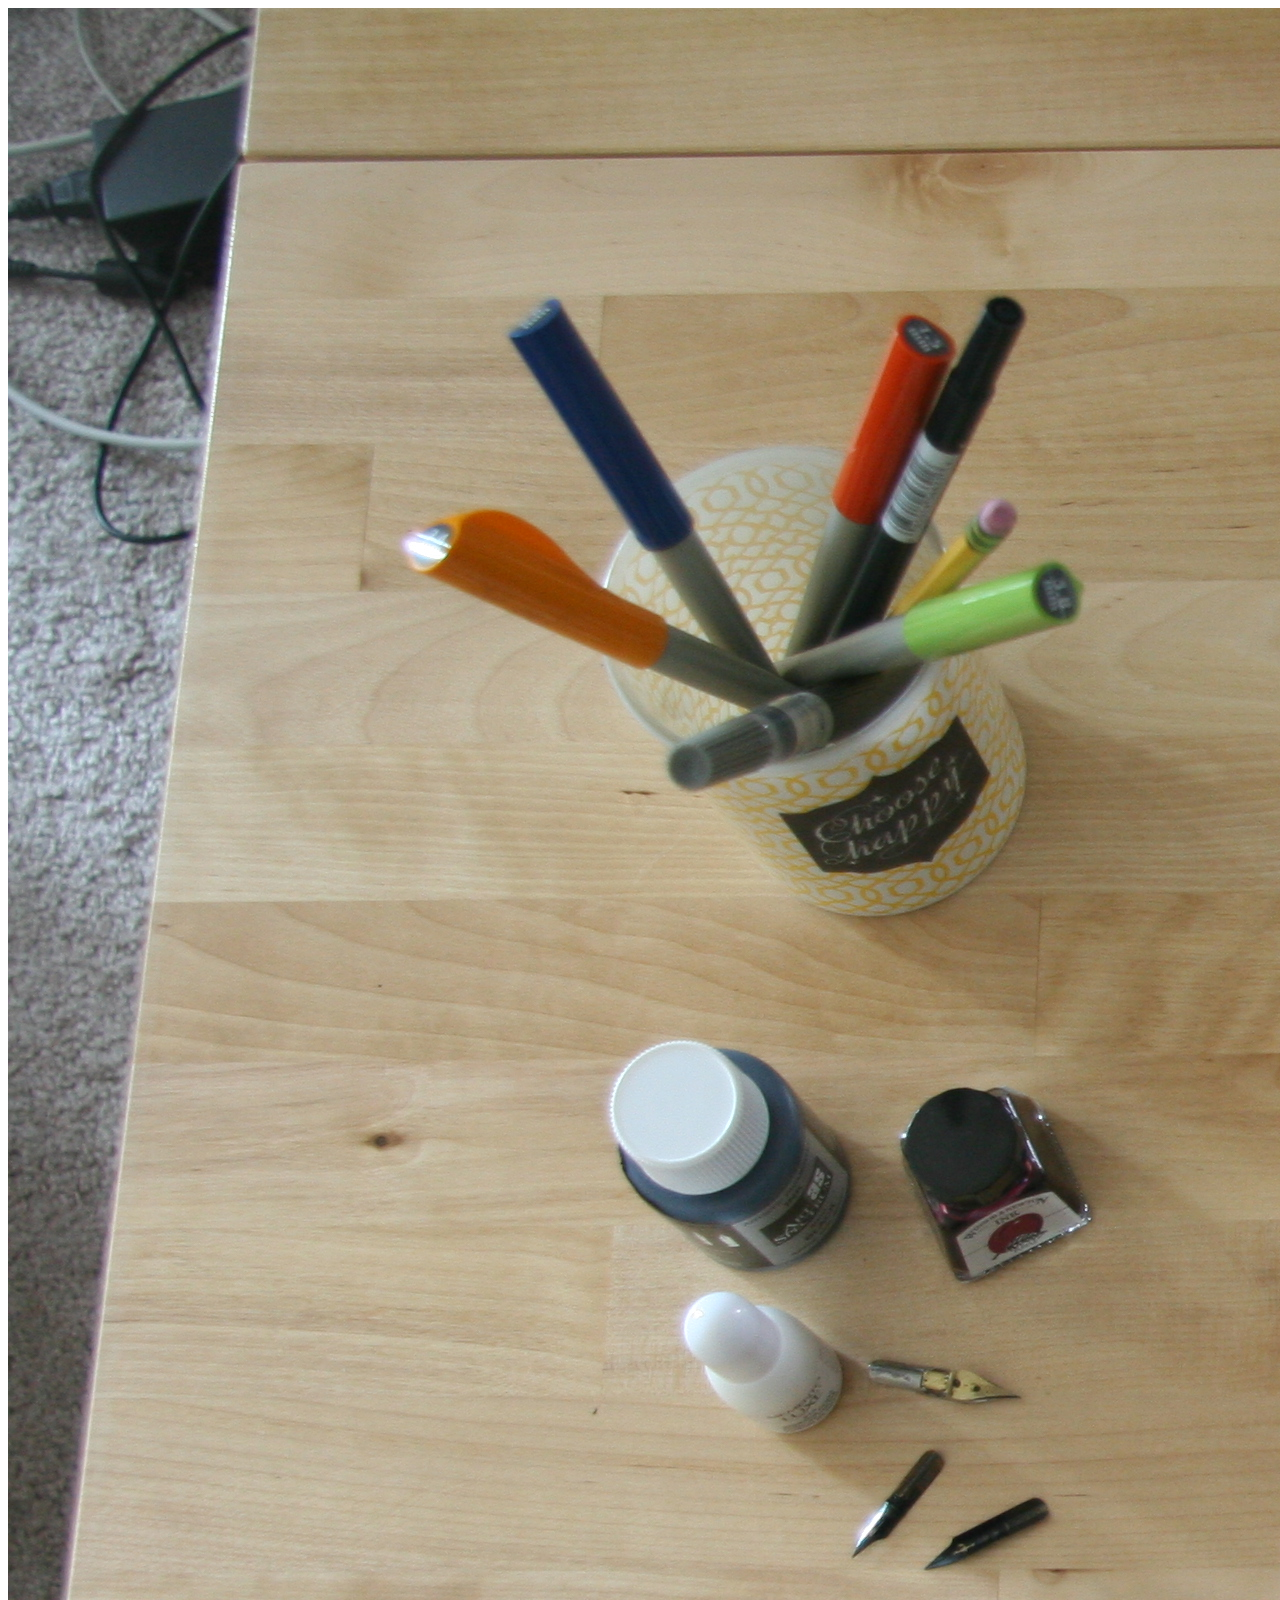
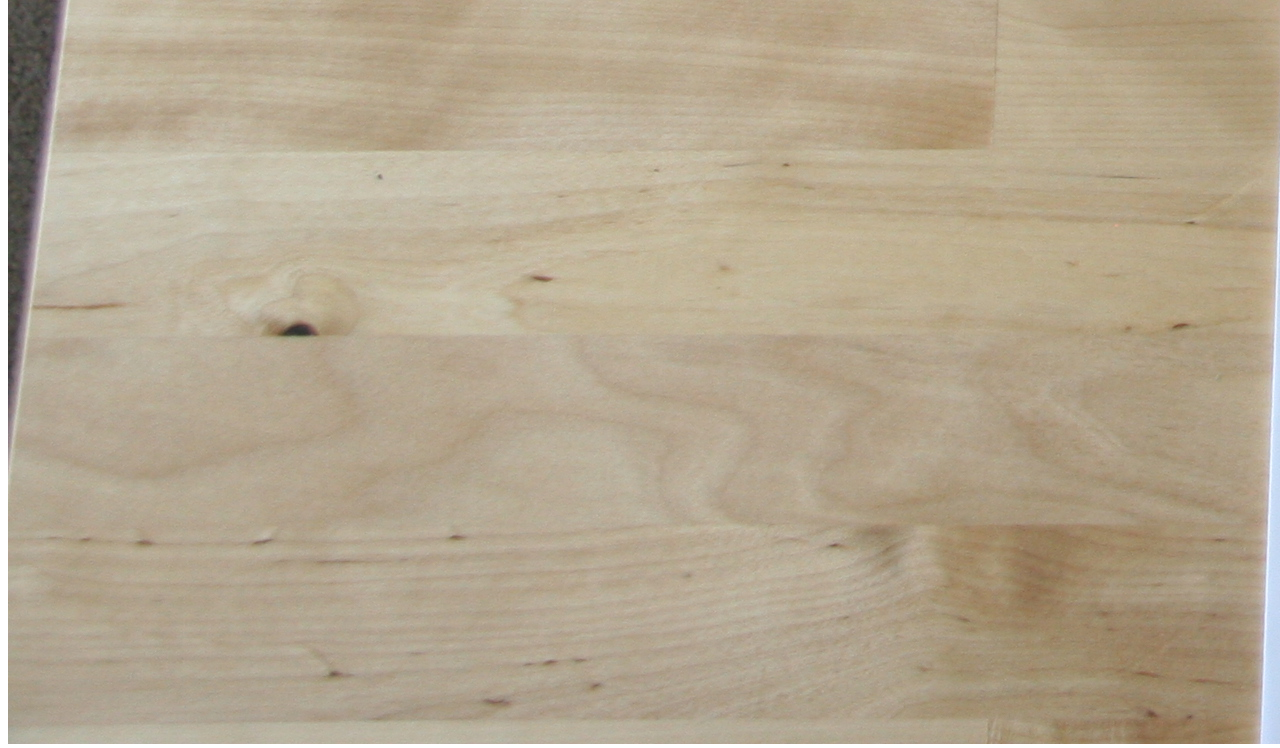
==== main_page_w_bg.html @ 6587881b "uploading images" ====
<!DOCTYPE html>
<html>
  <head>
    <title></title>
    <link rel="stylesheet" type="text/css" href="main_page_w_bg.css" />
  </head>
  <body>
    <div class="handlettering_bg">
      <img src="4-stars.jpg"/>
    </div>
  </body>
</html>
---- main_page_w_bg.css ----
.handlettering_bg{
  height: 500px;
  width:100%;
}
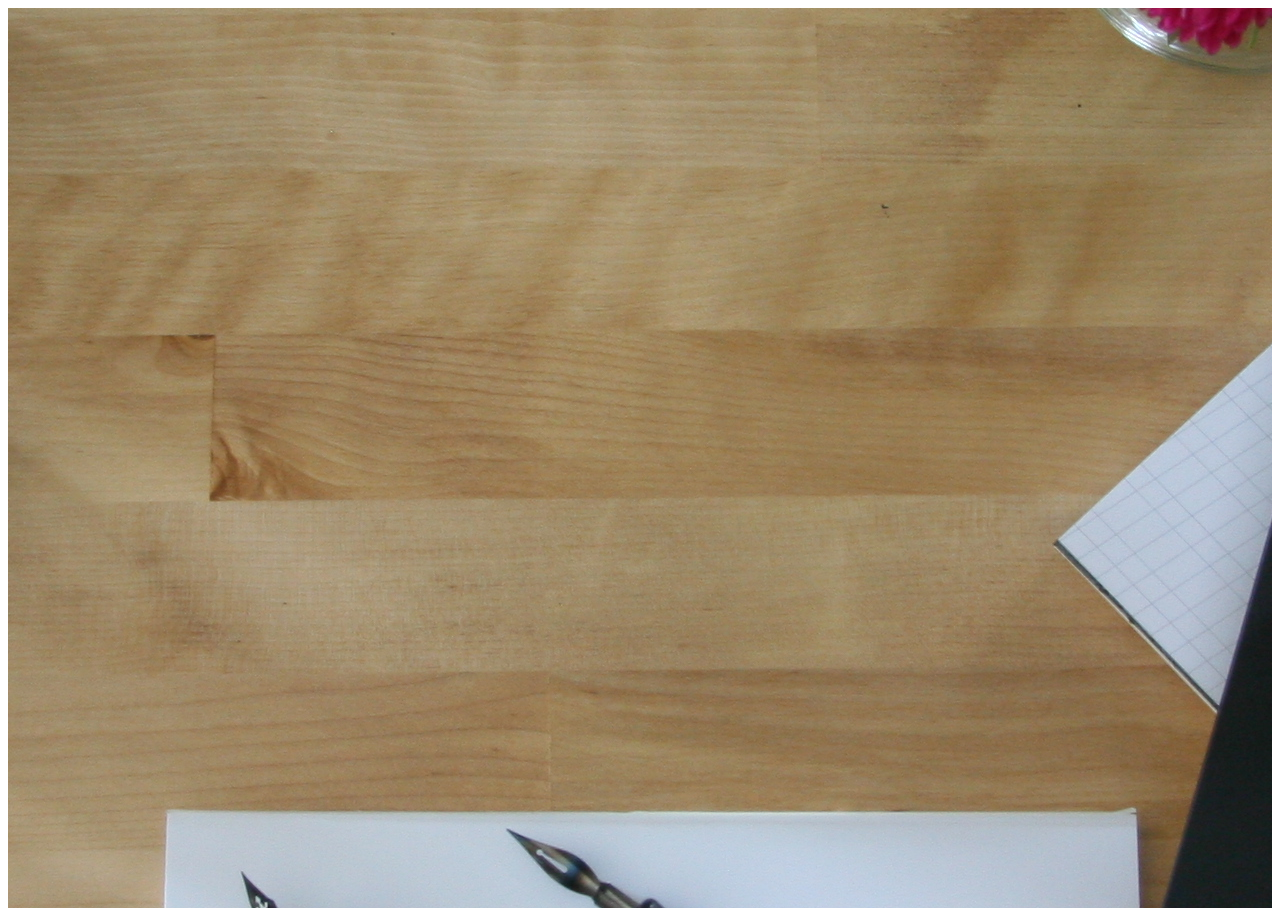
==== commit 3d721d44: "adjusting size" ====
--- a/main_page_w_bg.html
+++ b/main_page_w_bg.html
@@ -6,7 +6,6 @@
   </head>
   <body>
     <div class="handlettering_bg">
-      <img src="4-stars.jpg"/>
     </div>
   </body>
 </html>
--- a/main_page_w_bg.css
+++ b/main_page_w_bg.css
@@ -1,4 +1,6 @@
 .handlettering_bg{
-  height: 500px;
   width:100%;
+  height: 900px;
+  overflow: auto;
+  background: url("4-stars.jpg") center;
 }
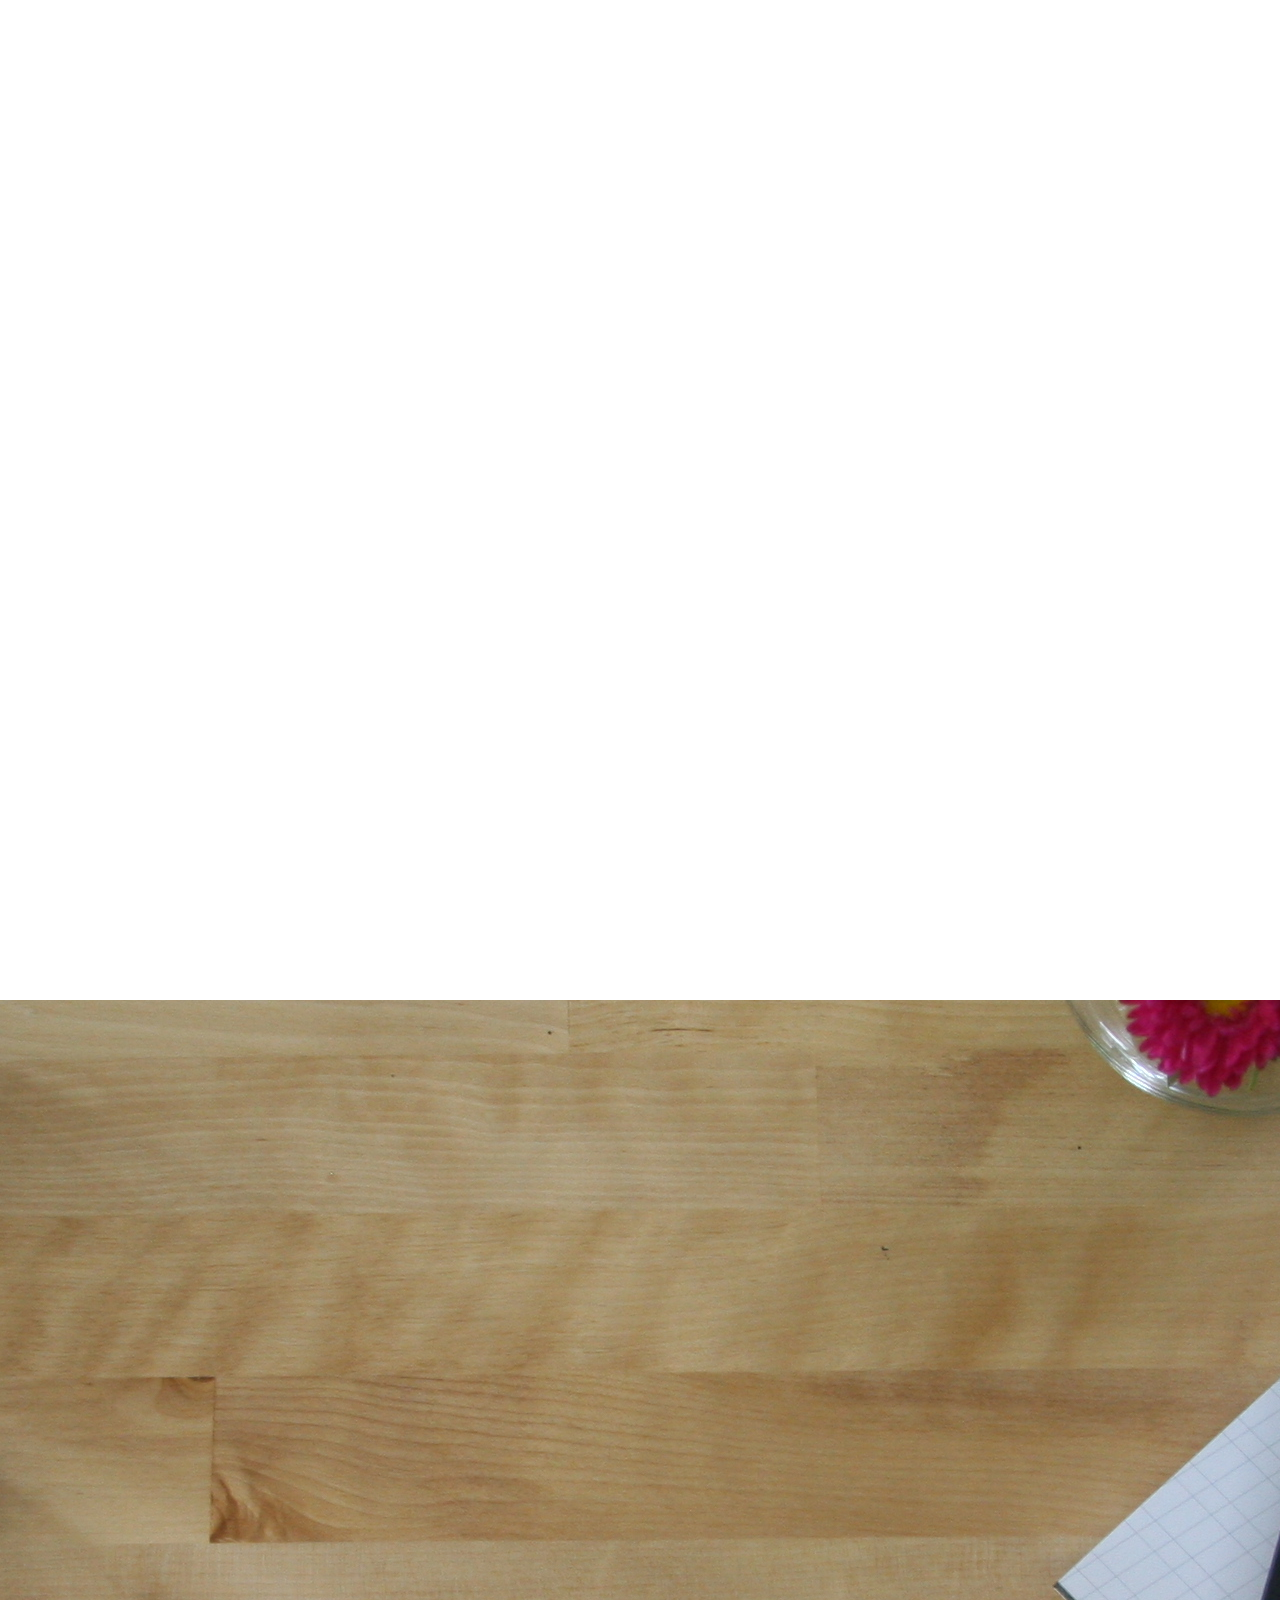
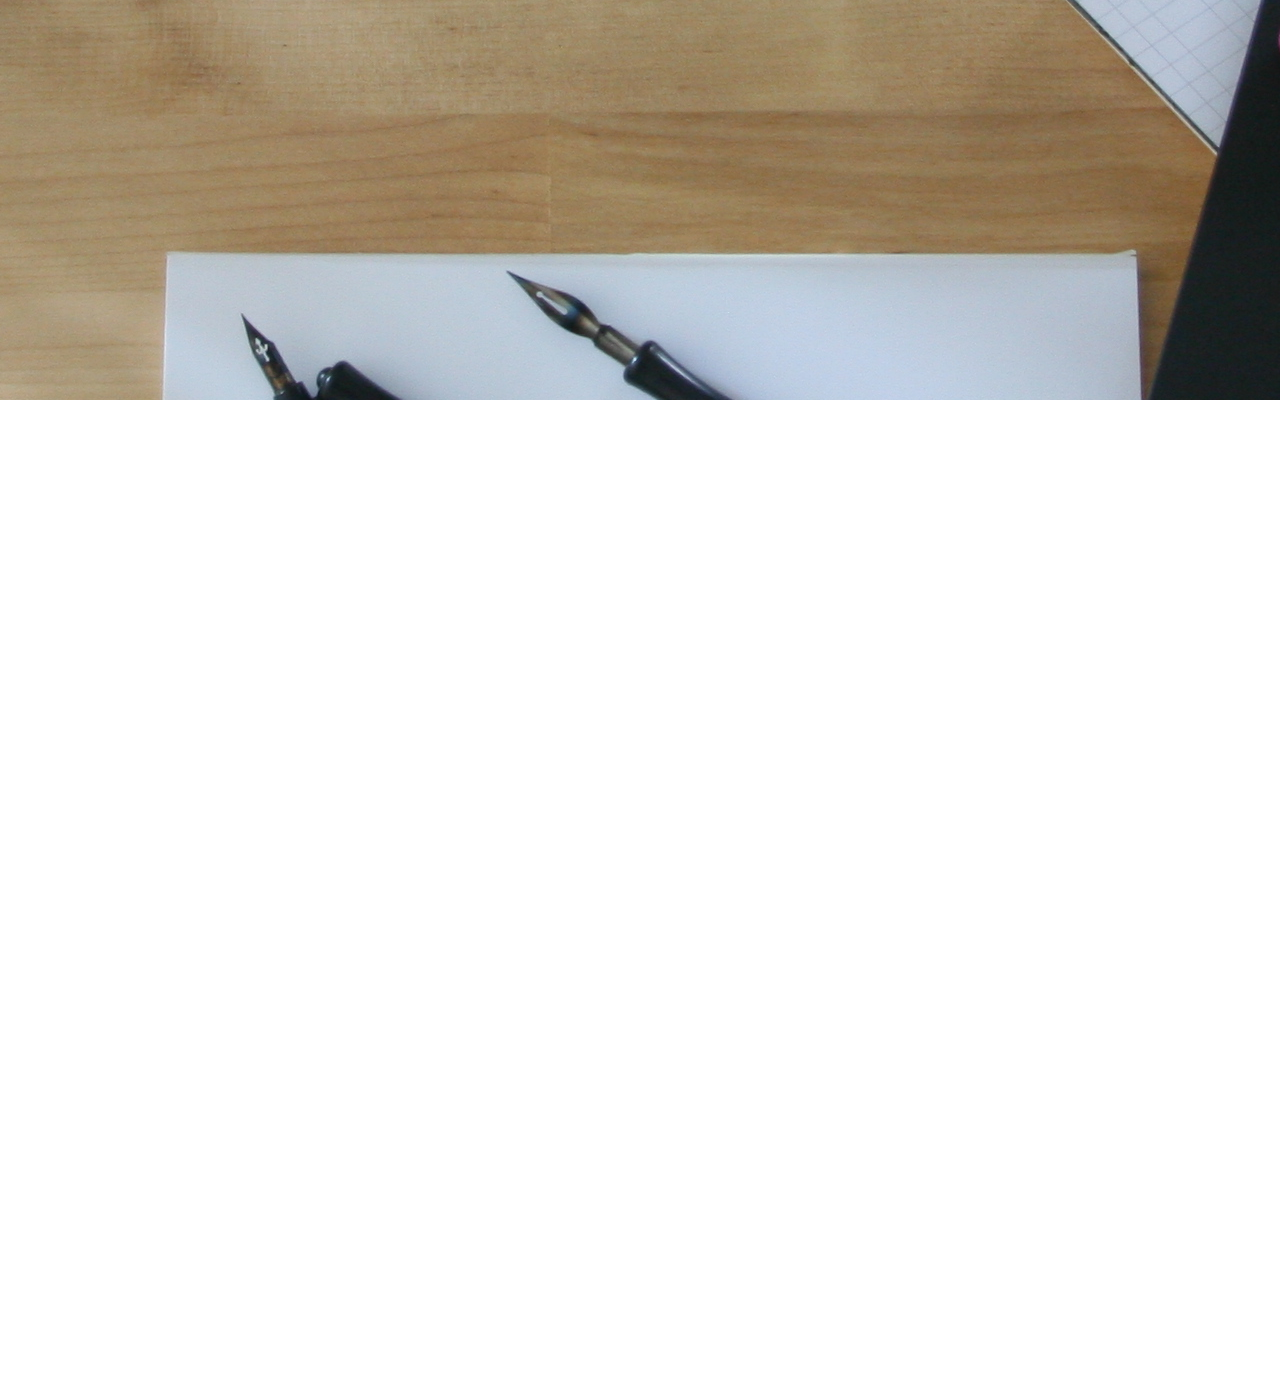
==== commit 1718279a: "adding in pics" ====
--- a/main_page_w_bg.html
+++ b/main_page_w_bg.html
@@ -5,7 +5,9 @@
     <link rel="stylesheet" type="text/css" href="main_page_w_bg.css" />
   </head>
   <body>
-    <div class="handlettering_bg">
-    </div>
+    <div class="me_bg"></div>
+    <div class="handlettering_bg"></div>
+    <div class="cake_bg"></div>
+    <div class="web_bg"></div>
   </body>
 </html>
--- a/main_page_w_bg.css
+++ b/main_page_w_bg.css
@@ -1,6 +1,22 @@
 .handlettering_bg{
   width:100%;
-  height: 900px;
+  height: 1000px;
   overflow: auto;
   background: url("4-stars.jpg") center;
 }
+body{
+  padding: 0;
+  margin: 0;
+}
+.me_bg{
+  width:100%;
+  height: 1000px;
+  overflow: auto;
+  background: url("me.jpg") center;
+}
+.web_bg{
+  width:100%;
+  height: 1000px;
+  overflow: auto;
+  background: url("web.jpg") center;
+}
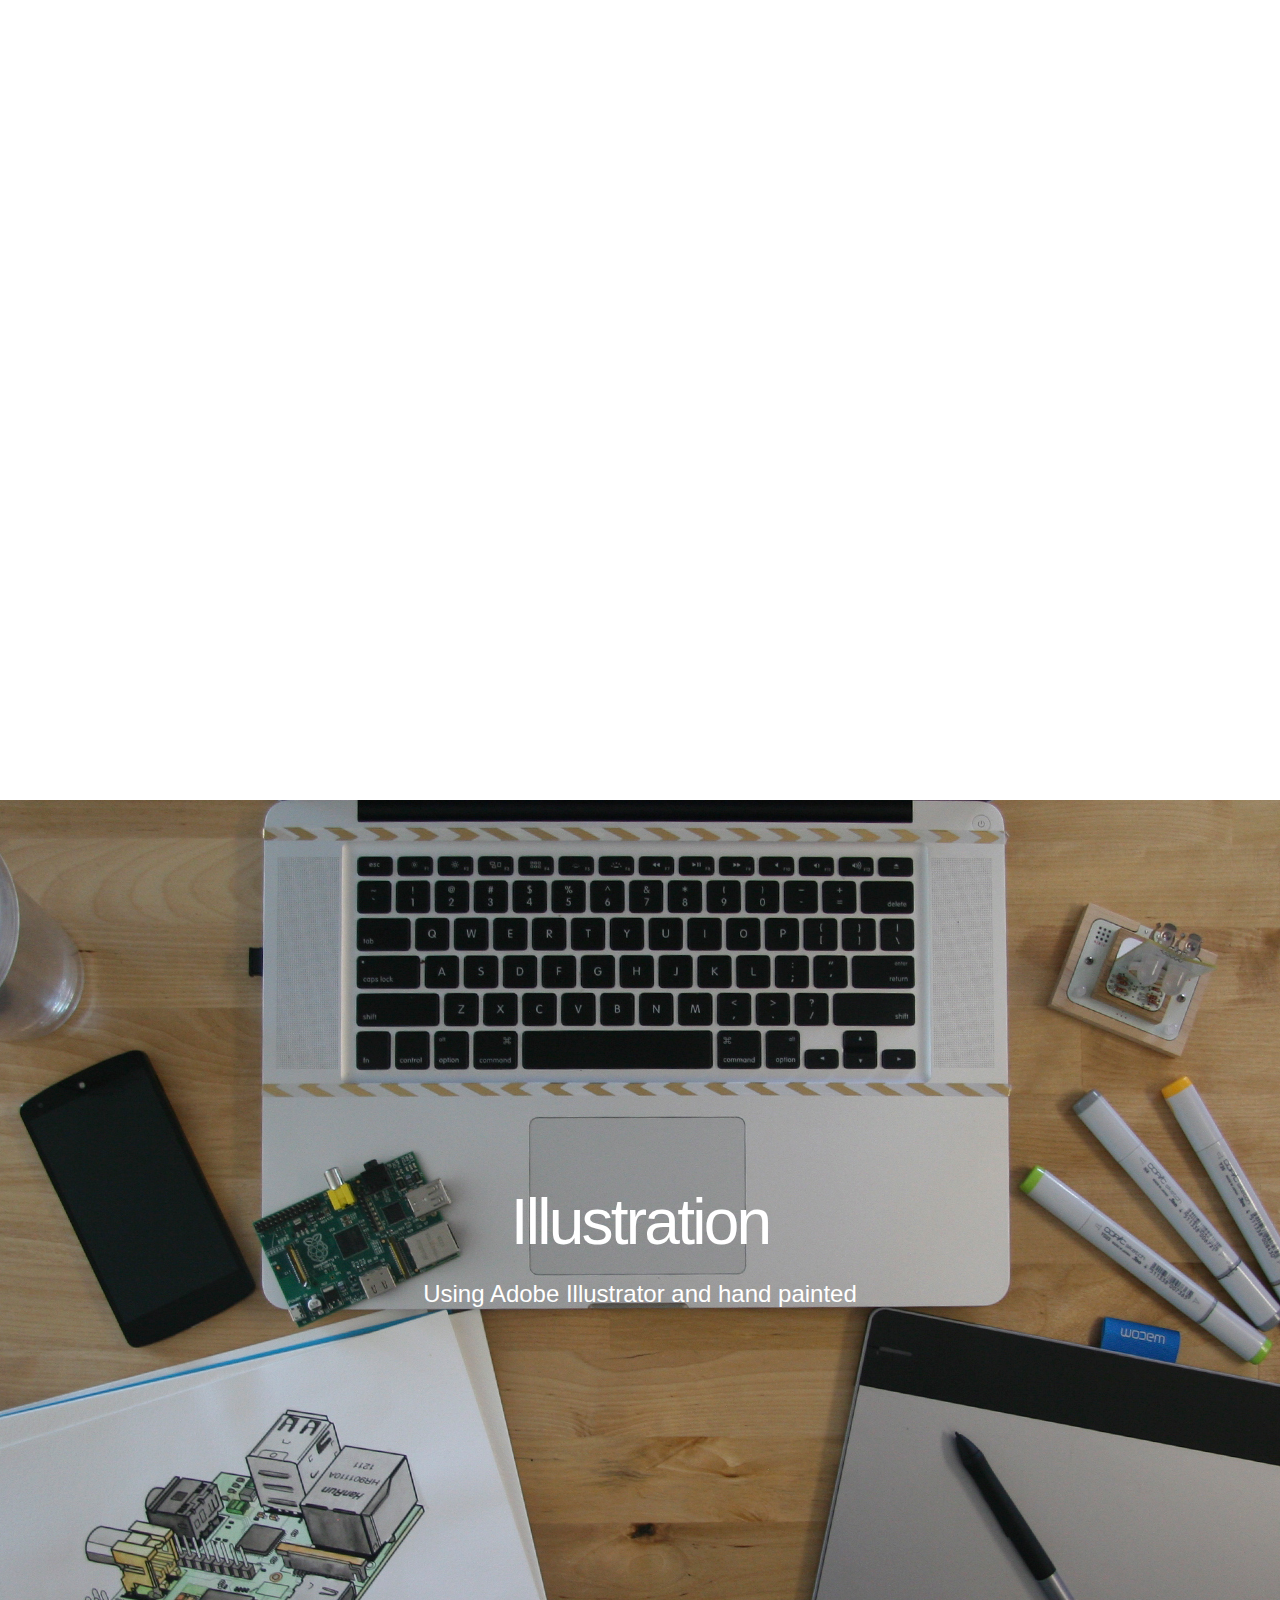
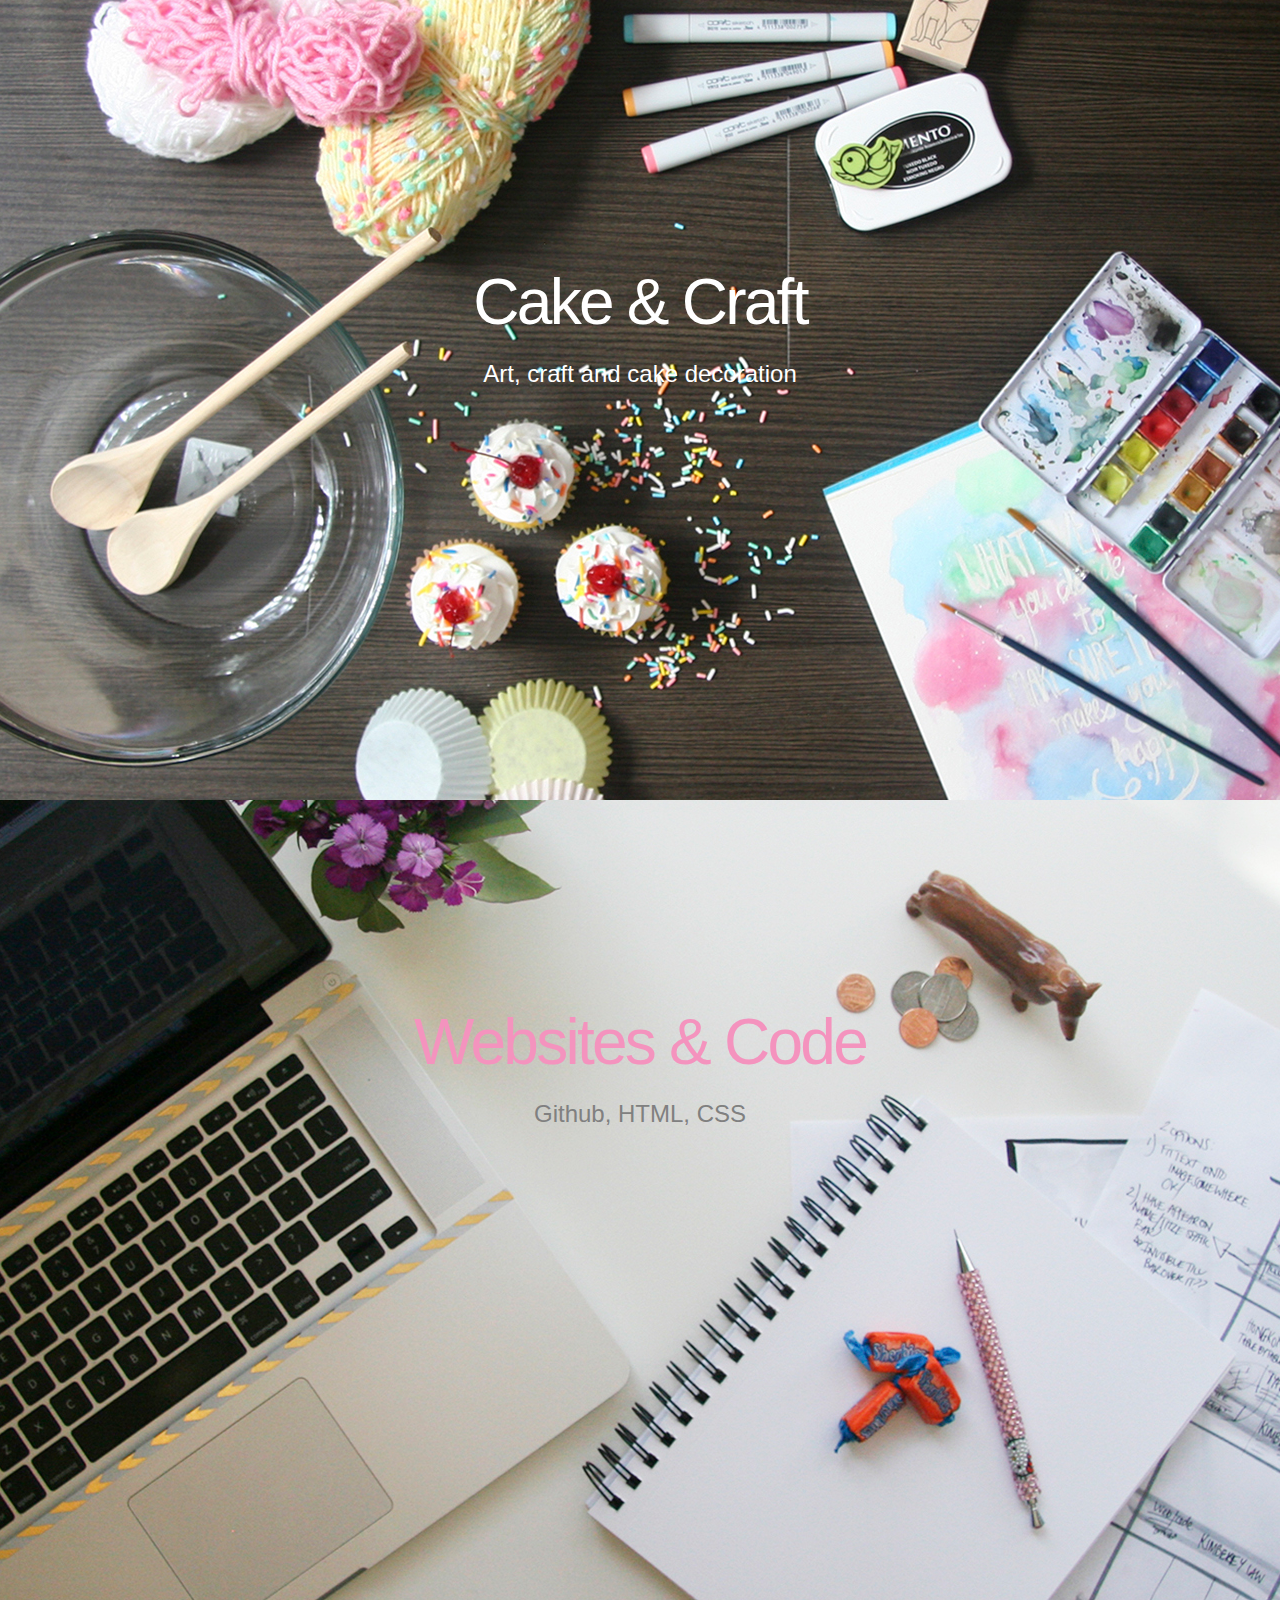
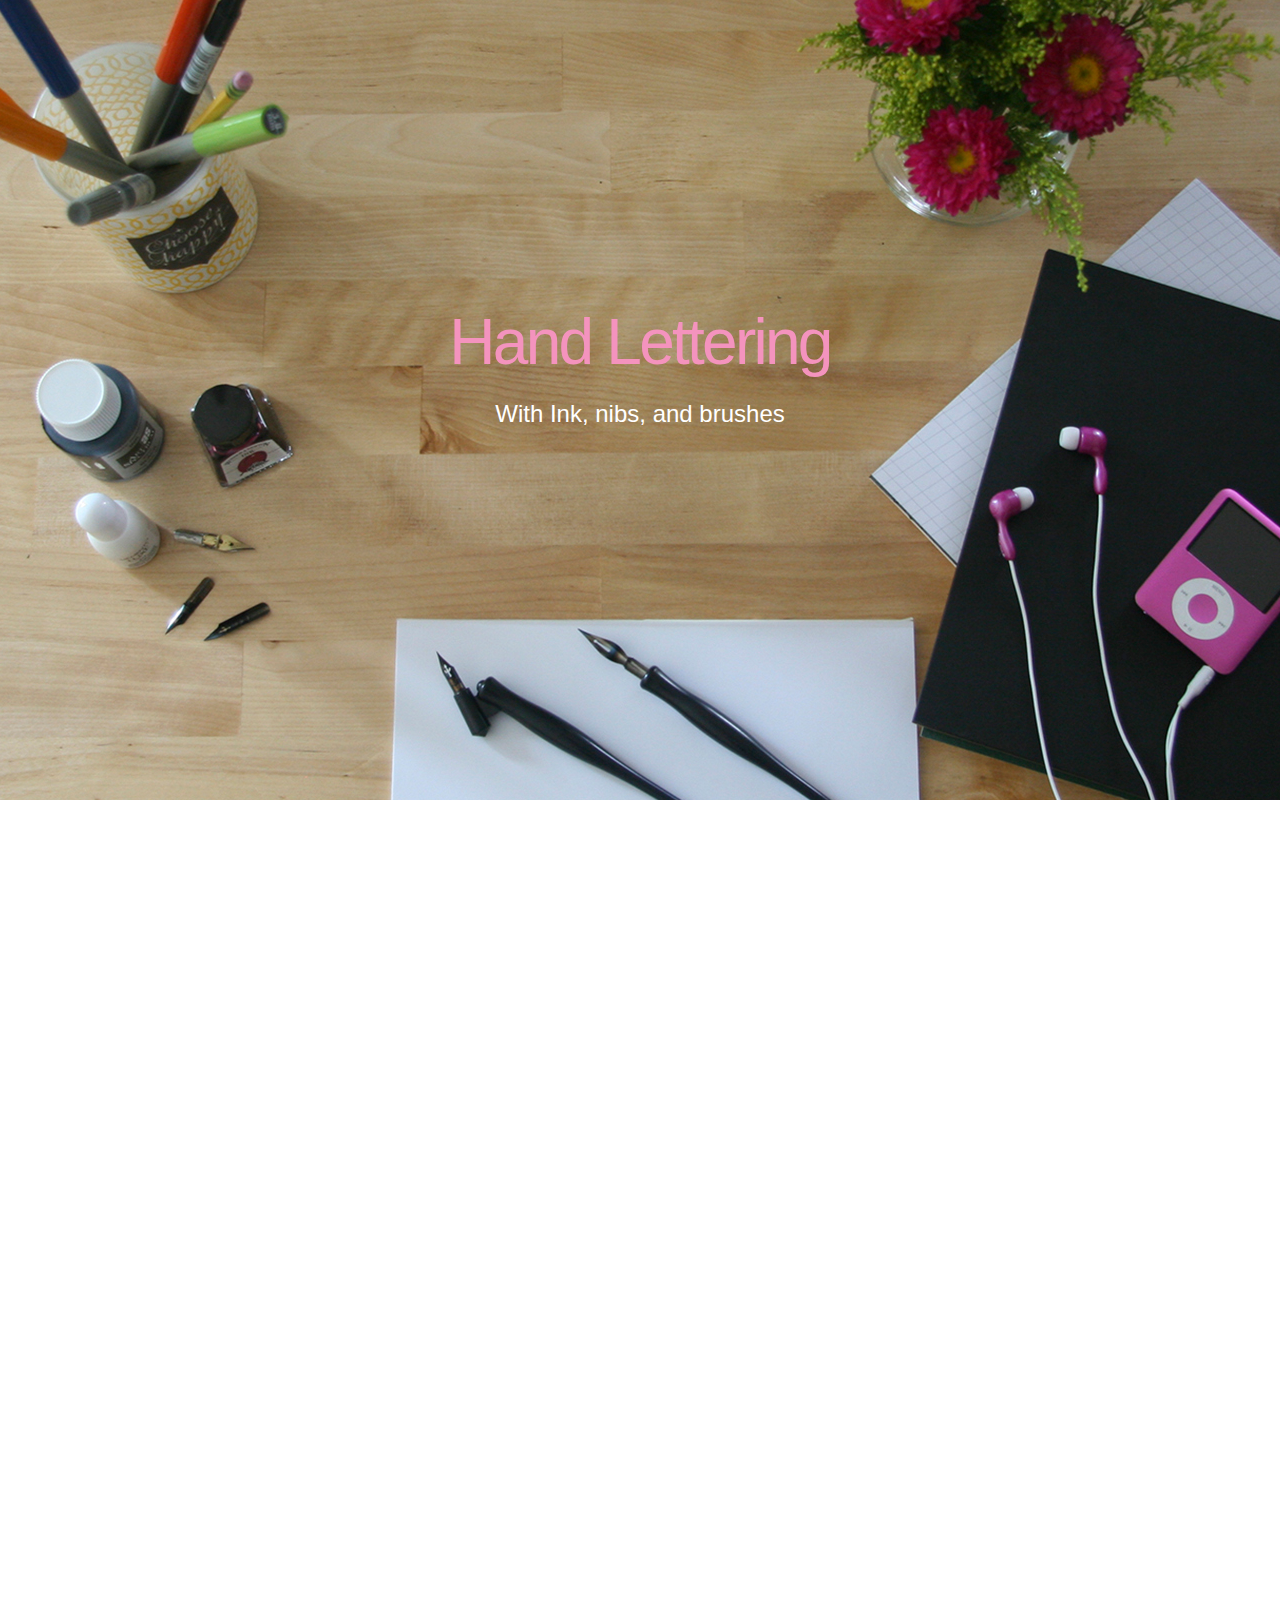
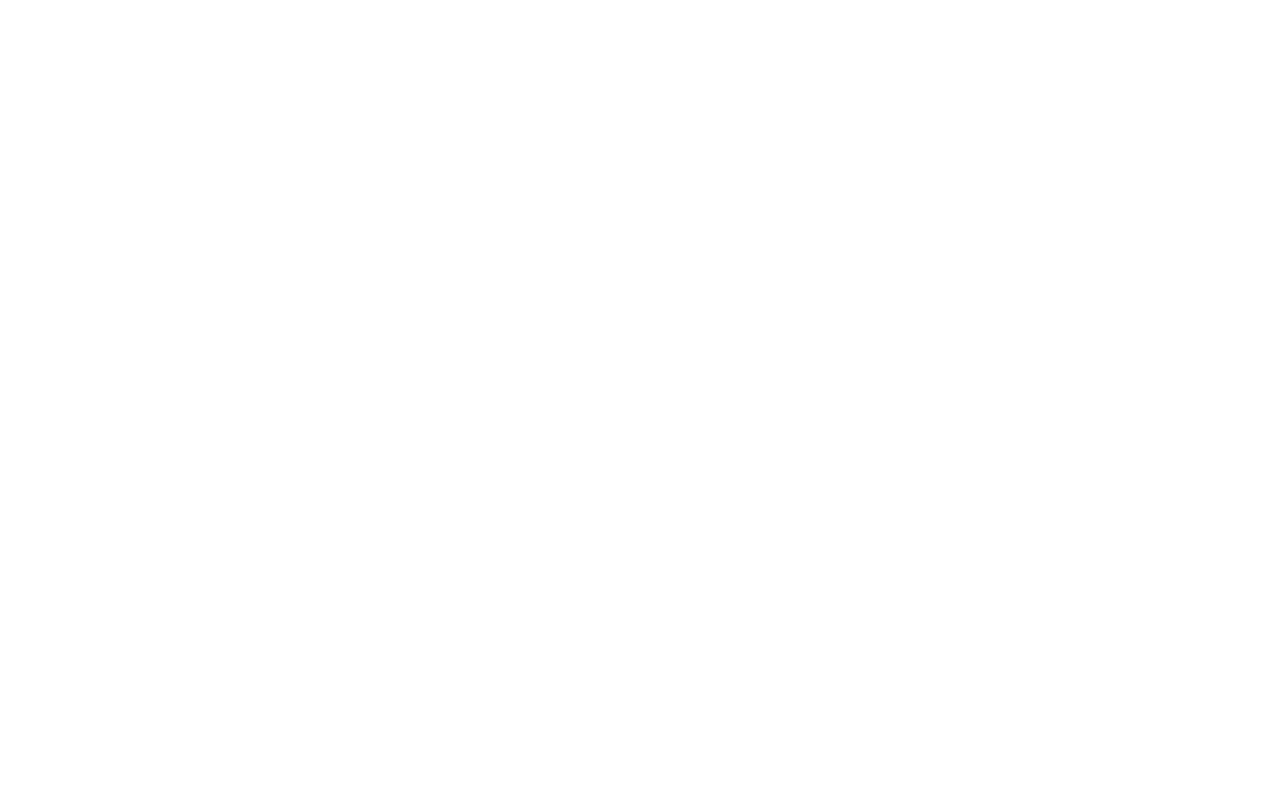
==== commit ac97847a: "Playing" ====
--- a/main_page_w_bg.html
+++ b/main_page_w_bg.html
@@ -5,9 +5,69 @@
     <link rel="stylesheet" type="text/css" href="main_page_w_bg.css" />
   </head>
   <body>
-    <div class="me_bg"></div>
-    <div class="handlettering_bg"></div>
-    <div class="cake_bg"></div>
-    <div class="web_bg"></div>
+    <div class="background_img" id="me">
+      <div class="container">
+        <div class="contact">
+          <a href="#">
+            <i class="fa fa-2x fa-envelope-o"></i>
+          </a>
+          <a href="https://instagram.com/jiggo_jiggosens/">
+            <i class="fa fa-2x fa-instagram"></i>
+          </a>
+          <a href="https://www.linkedin.com/pub/kimberley-lawrence/b1/53b/555" title="The LinkedIn profile of Kimberley Lawrence">
+            <i class="fa fa-2x fa-linkedin-square"></i>
+          </a>
+          <a href="https://github.com/kimberleylawrence" class="img" title="The Github profile of Kimberley Lawrence">
+            <i class="fa fa-2x fa-github"></i>
+          </a>
+          <a href="http://mudpiecakes.deviantart.com/gallery/" class="img" title="The Deviant Art profile of Kimberley Lawrence">
+            <i class="fa fa-2x fa-deviantart"></i>
+          </a>
+          <div class="deco_bar"></div>
+            <div class="header">
+              Kimberley Lawrence
+            </div>
+            <p class="sub"> Online Portfolio </p>
+            <p class="intro"> A lover of graphic design, hand lettering, cake decoration and all things quirky and crafty.  </p>
+        </div>
+      </div>
+    </div>
+    <div class="background_img" id="illustration">
+      <a href="#">
+        <p class="ill_head"> Illustration </p>
+        <p class="ill_sub sub_header">Using Adobe Illustrator and hand painted</p>
+      </a>
+    </div>
+    <div class="background_img" id="cake">
+      <a href="#">
+        <p class="cake_head"> Cake & Craft </p>
+        <p class="cake_sub sub_header"> Art, craft and cake decoration</p>
+      </a>
+    </div>
+    <div class="background_img" id="web">
+      <a href="#">
+        <p class="web_head"> Websites & Code</p>
+        <p class="web_sub sub_header"> Github, HTML, CSS</p>
+      </a>
+    </div>
+    <div class="background_img" id="handlettering">
+      <a href="#">
+        <p class="hand_head"> Hand Lettering </p>
+        <p class="hand_sub sub_header"> With Ink, nibs, and brushes</p>
+      </a>
+    </div>
+    <div class="background_img" id="type">
+      <a href="#">
+        <p class="type_head"> Typography</p>
+        <p class="type_sub sub_header"> Using Adobe InDesign</p>
+      </a>
+    </div>
+    <div class="background_img" id="stationary">
+      <a href="#">
+        <p class="station_head"> Stationary</p>
+        <p class="station_sub sub_header"> Invitations and event stationary</p>
+      </a>
+    </div>
+
   </body>
 </html>
--- a/main_page_w_bg.css
+++ b/main_page_w_bg.css
@@ -1,22 +1,165 @@
-.handlettering_bg{
-  width:100%;
-  height: 1000px;
-  overflow: auto;
-  background: url("4-stars.jpg") center;
+#handlettering{
+  background: url("hand.jpg") center;
 }
 body{
   padding: 0;
   margin: 0;
 }
-.me_bg{
+.background_img{
   width:100%;
-  height: 1000px;
+  height: 800px;
   overflow: auto;
-  background: url("me.jpg") center;
+  background-repeat: no-repeat;
+  z-index: -1;
 }
-.web_bg{
-  width:100%;
-  height: 1000px;
-  overflow: auto;
-  background: url("web.jpg") center;
+#me{
+  background: url("me_1.jpg") center;
 }
+#web{
+  background: url("web_1.jpg") center;
+}
+#cake{
+  background: url("cake_2.jpg")center ;
+}
+#illustration{
+  background: url("ill_2.jpg")center ;
+}
+#type{
+  background: url("type_new_2.jpg")center ;
+}
+#stationary{
+  background: url("station_2.jpg")center ;
+}
+.contact{
+  margin-right: 20px;
+  color: black;
+  text-align: right;
+  display: list-item;
+  z-index: 5;
+}
+.fa{
+  color:grey;
+}
+a{
+  text-decoration: none;
+}
+.header{
+   color: white;
+   font-family: smoothie shoppe, sans-serif;
+   font-size:5em;
+   text-align: right;
+   z-index: 6;
+   line-height: 1px;
+   margin-top: 520px;
+   letter-spacing: -3px;
+}
+.sub{
+  text-align: right;
+  font-size: 2em;
+  font-family: didot, sans-serif;
+  color: white;
+  z-index: 5;
+  line-height: inherit;
+}
+.sub_header{
+  font-family: didot, sans-serif;
+  z-index: 5;
+  font-size: 2em;
+}
+.intro{
+  font-family: didot, serif;
+  font-size: 1em;
+  color: white;
+  text-align: right;
+  z-index: 5;
+}
+.ill_head{
+   color: white;
+   font-family: smoothie shoppe, sans-serif;
+   font-size:4em;
+   text-align: center;
+   z-index: 6;
+   line-height: 5px;
+   margin-top: 420px;
+   letter-spacing: -2.75px;
+}
+.cake_head{
+   color: white;
+   font-family: smoothie shoppe, sans-serif;
+   font-size:4em;
+   text-align: center;
+   z-index: 6;
+   line-height: 5px;
+   margin-top: 300px;
+   letter-spacing: -2.75px;
+}
+.web_head{
+   color: #f493be;
+   font-family: smoothie shoppe, sans-serif;
+   font-size:4em;
+   text-align: center;
+   z-index: 6;
+   line-height: 5px;
+   margin-top: 240px;
+   letter-spacing: -2.75px;
+}
+.hand_head{
+   color: #f493be;
+   font-family: smoothie shoppe, sans-serif;
+   font-size:4em;
+   text-align: center;
+   z-index: 6;
+   line-height: 5px;
+   margin-top: 340px;
+   letter-spacing: -2.75px;
+}
+.type_head{
+   color: white;
+   font-family: smoothie shoppe, sans-serif;
+   font-size:4em;
+   text-align: center;
+   z-index: 6;
+   line-height: 5px;
+   margin-top: 500px;
+   letter-spacing: -2.75px;
+}
+.station_head{
+   color: white;
+   font-family: smoothie shoppe, sans-serif;
+   font-size:4em;
+   text-align: center;
+   z-index: 6;
+   line-height: 5px;
+   margin-top: 540px;
+   letter-spacing: -2.75px;
+}
+.sub_header{
+  font-family: didot, sans-serif;
+  z-index: 5;
+  font-size: 1.5em;
+  line-height: 10px;
+}
+.web_sub{
+  text-align: center;
+  color: grey;
+}
+.cake_sub{
+  text-align: center;
+  color: white;
+}
+.ill_sub{
+  text-align: center;
+  color: white;
+}
+.hand_sub{
+  text-align: center;
+  color: white;
+}
+.type_sub{
+  text-align: center;
+  color: white;
+}
+.station_sub{
+  text-align: center;
+  color: white;
+}
